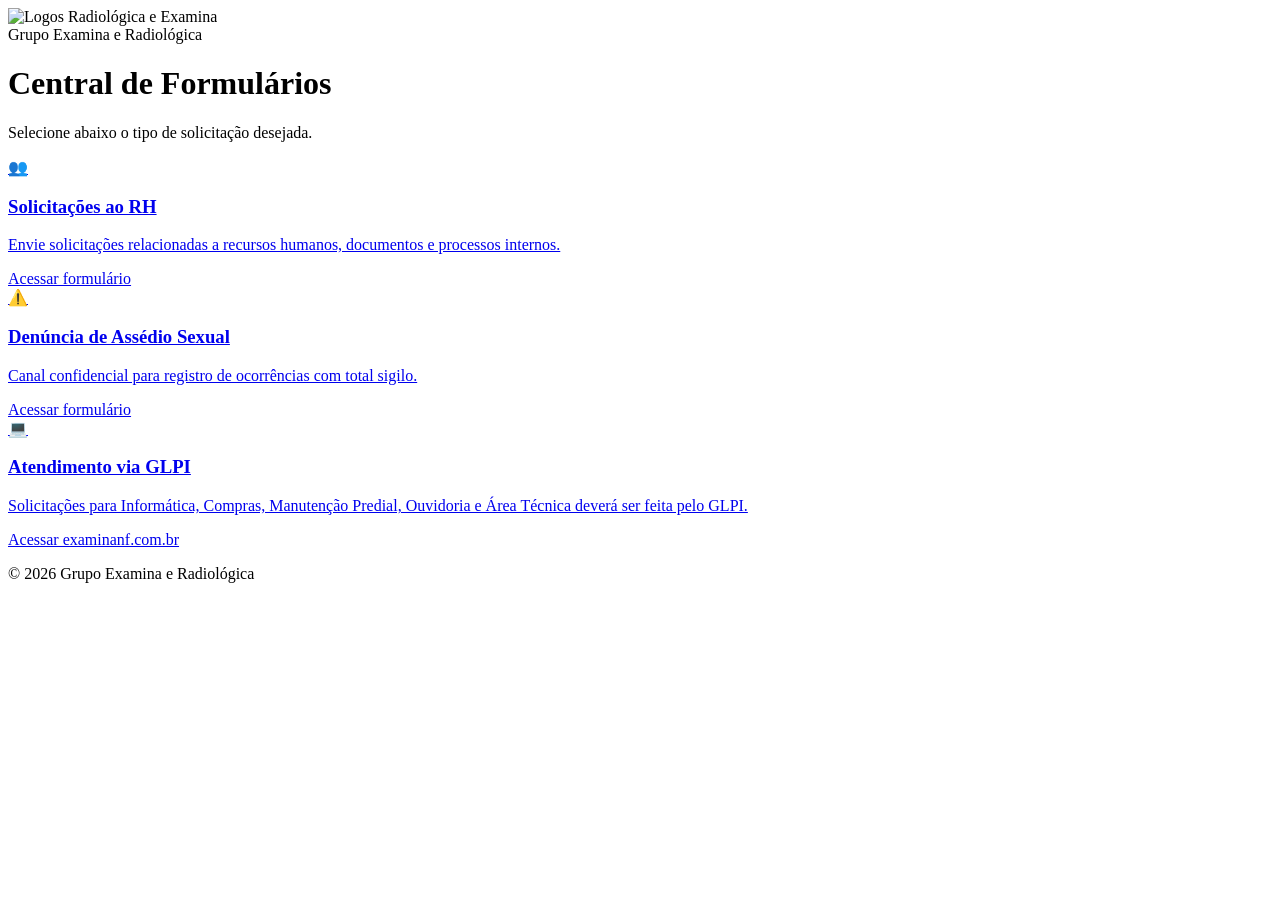
==== index.html @ 3e3f3dc7 "Add files via upload" ====
<!DOCTYPE html>
<html lang="pt-BR">
<head>
  <meta charset="UTF-8">
  <meta name="viewport" content="width=device-width, initial-scale=1.0">
  <title>Central de Formulários | Grupo Examina e Radiológica</title>
  <meta name="description" content="Central de formulários do Grupo Examina e Radiológica.">
  <link rel="stylesheet" href="/assets/style.css">
</head>
<body>
  <div class="page-shell">
    <header class="hero">
      <div class="hero__logo-wrap">
        <img
          src="/assets/logo-grupo.png"
          alt="Logos Radiológica e Examina"
          class="hero__logo"
        >
      </div>

      <div class="hero__content">
        <span class="hero__eyebrow">Grupo Examina e Radiológica</span>
        <h1>Central de Formulários</h1>
        <p>Selecione abaixo o tipo de solicitação desejada.</p>
      </div>
    </header>

    <main class="container">
      <section class="category" aria-labelledby="cat-formularios">
       <!--  <div class="category__header">
          pode ser usado futuramente
        </div> -->

        <div class="grid">
          <a
            href="/formularios/rh/index.html"
            class="card"
            aria-label="Abrir formulário de Solicitações ao RH"
          >
            <div class="card__icon" aria-hidden="true">👥</div>
            <div class="card__body">
              <h3>Solicitações ao RH</h3>
              <p>
                Envie solicitações relacionadas a recursos humanos, documentos e processos internos.
              </p>
              <span class="card__action">Acessar formulário</span>
            </div>
          </a>

          <a
            href="/formularios/etica/index.html"
            class="card card--danger"
            aria-label="Abrir formulário de Denúncia de Assédio Sexual"
          >
            <div class="card__icon" aria-hidden="true">⚠️</div>
            <div class="card__body">
              <h3>Denúncia de Assédio Sexual</h3>
              <p>
                Canal confidencial para registro de ocorrências com total sigilo.
              </p>
              <span class="card__action">Acessar formulário</span>
            </div>
          </a>

          <a
            href="https://examinanf.com.br"
            class="card"
            style="grid-column: 1 / -1;"
            target="_blank"
            rel="noopener noreferrer"
            aria-label="Acessar o GLPI no site examinanf.com.br"
          >
            <div class="card__icon" aria-hidden="true">💻</div>
            <div class="card__body">
              <h3>Atendimento via GLPI</h3>
              <p>
                Solicitações para Informática, Compras, Manutenção Predial, Ouvidoria e Área Técnica deverá ser feita pelo GLPI.
              </p>
              <span class="card__action">Acessar examinanf.com.br</span>
            </div>
          </a>
        </div>
      </section>
    </main>

    <footer class="footer">
      <p>© 2026 Grupo Examina e Radiológica</p>
    </footer>
  </div>

  <script src="/assets/app.js"></script>
</body>
</html>
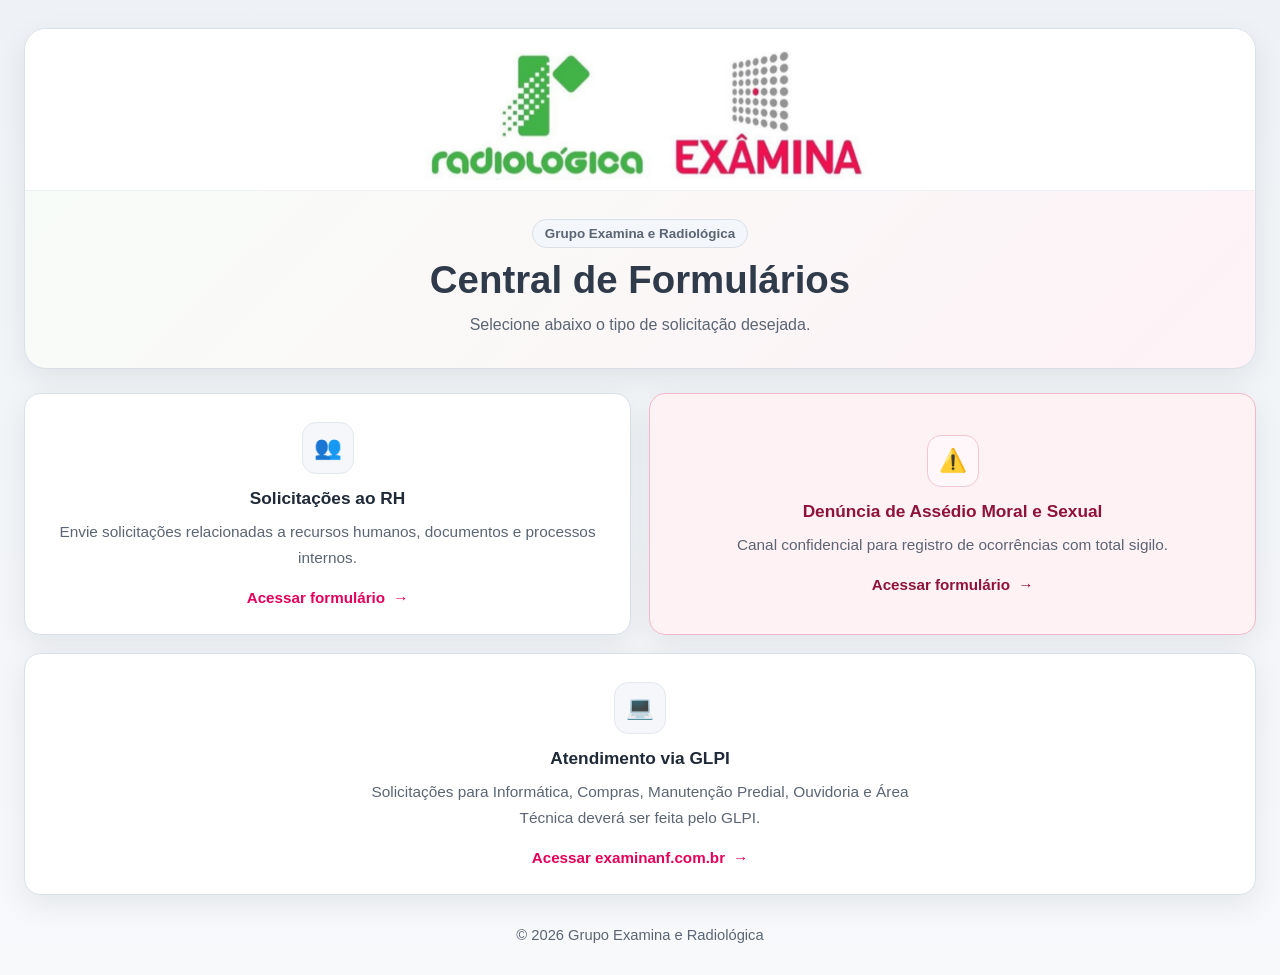
==== commit f611274f: "Update index.html" ====
--- a/index.html
+++ b/index.html
@@ -54,7 +54,7 @@
           >
             <div class="card__icon" aria-hidden="true">⚠️</div>
             <div class="card__body">
-              <h3>Denúncia de Assédio Sexual</h3>
+              <h3>Denúncia de Assédio Moral e Sexual</h3>
               <p>
                 Canal confidencial para registro de ocorrências com total sigilo.
               </p>
@@ -90,4 +90,4 @@
 
   <script src="/assets/app.js"></script>
 </body>
-</html>+</html>
--- a/assets/style.css
+++ b/assets/style.css
@@ -0,0 +1,310 @@
+:root {
+  --bg: #f3f5f8;
+  --surface: #ffffff;
+  --border: #d9e0e7;
+  --text: #1f2937;
+  --text-soft: #5b6573;
+
+  --shadow: 0 10px 30px rgba(15, 23, 42, 0.08);
+
+  --brand-neutral: #2f3a4a;
+  --accent: #e4005a;
+
+  --danger-bg: #fff2f5;
+  --danger-border: #f3b8c9;
+  --danger-text: #8f1239;
+}
+
+* {
+  margin: 0;
+  padding: 0;
+  box-sizing: border-box;
+}
+
+html {
+  font-size: 16px;
+}
+
+body {
+  font-family: Arial, Helvetica, sans-serif;
+  background: linear-gradient(180deg, #eef2f6 0%, #f7f9fb 100%);
+  color: var(--text);
+  min-height: 100vh;
+}
+
+img {
+  max-width: 100%;
+  display: block;
+}
+
+a {
+  color: inherit;
+  text-decoration: none;
+}
+
+.page-shell {
+  min-height: 100vh;
+}
+
+.container {
+  width: 100%;
+  max-width: 1280px;
+  margin: 0 auto;
+  padding: 0 24px;
+}
+
+/* HERO */
+.hero {
+  width: calc(100% - 48px);
+  max-width: 1280px;
+  margin: 28px auto 24px;
+  background: var(--surface);
+  border: 1px solid var(--border);
+  border-radius: 22px;
+  box-shadow: var(--shadow);
+  overflow: hidden;
+}
+
+.hero__logo-wrap {
+  background: #ffffff;
+  padding: 22px 22px 10px;
+  border-bottom: 1px solid #edf1f5;
+  display: flex;
+  justify-content: center;
+  align-items: center;
+}
+
+.hero__logo {
+  width: 100%;
+  max-width: 500px;
+  height: auto;
+}
+
+.hero__content {
+  padding: 28px 24px 30px;
+  text-align: center;
+  background: linear-gradient(135deg, rgba(66, 182, 73, 0.04) 0%, rgba(228, 0, 90, 0.05) 100%);
+}
+
+.hero__eyebrow {
+  display: inline-block;
+  margin-bottom: 10px;
+  padding: 6px 12px;
+  border-radius: 999px;
+  background: #f3f6fa;
+  border: 1px solid var(--border);
+  color: var(--text-soft);
+  font-size: 0.84rem;
+  font-weight: 700;
+}
+
+.hero__content h1 {
+  font-size: clamp(1.8rem, 3vw, 2.5rem);
+  line-height: 1.15;
+  color: var(--brand-neutral);
+  margin-bottom: 10px;
+}
+
+.hero__content p {
+  max-width: 680px;
+  margin: 0 auto;
+  font-size: 1rem;
+  line-height: 1.6;
+  color: var(--text-soft);
+}
+
+/* CATEGORY */
+.category {
+  margin-bottom: 32px;
+}
+
+.category__header {
+  margin-bottom: 16px;
+}
+
+.category__header h2 {
+  font-size: 1.35rem;
+  color: var(--brand-neutral);
+  margin-bottom: 6px;
+}
+
+.category__header p {
+  color: var(--text-soft);
+  line-height: 1.55;
+}
+
+/* GRID */
+.grid {
+  display: grid;
+  grid-template-columns: repeat(2, minmax(0, 1fr));
+  gap: 18px;
+}
+
+/* CARD */
+.card {
+  width: 100%;
+  min-width: 0;
+  display: flex;
+  flex-direction: column;
+  align-items: center;
+  justify-content: center;
+  text-align: center;
+  gap: 14px;
+  background: var(--surface);
+  border: 1px solid var(--border);
+  border-radius: 16px;
+  padding: 28px 24px;
+  box-shadow: var(--shadow);
+  transition: transform 0.2s ease, box-shadow 0.2s ease, border-color 0.2s ease;
+}
+
+.card:hover {
+  transform: translateY(-3px);
+  box-shadow: 0 16px 36px rgba(15, 23, 42, 0.11);
+  border-color: #c7d2de;
+}
+
+.card__icon {
+  width: 52px;
+  height: 52px;
+  flex: 0 0 52px;
+  display: flex;
+  align-items: center;
+  justify-content: center;
+  border-radius: 14px;
+  background: #f5f7fa;
+  border: 1px solid #e4e9ef;
+  font-size: 1.4rem;
+  margin: 0 auto;
+}
+
+.card__body {
+  width: 100%;
+  display: flex;
+  flex-direction: column;
+  align-items: center;
+  text-align: center;
+}
+
+.card__body h3 {
+  font-size: 1.08rem;
+  margin-bottom: 10px;
+  color: var(--text);
+}
+
+.card__body p {
+  color: var(--text-soft);
+  font-size: 0.96rem;
+  line-height: 1.7;
+  margin-bottom: 18px;
+  max-width: 580px;
+}
+
+.card__action {
+  display: inline-flex;
+  align-items: center;
+  justify-content: center;
+  gap: 8px;
+  color: var(--accent);
+  font-weight: 700;
+  font-size: 0.95rem;
+}
+
+.card__action::after {
+  content: "→";
+  transition: transform 0.2s ease;
+}
+
+.card:hover .card__action::after {
+  transform: translateX(3px);
+}
+
+/* DANGER CARD */
+.card--danger {
+  background: var(--danger-bg);
+  border-color: var(--danger-border);
+}
+
+.card--danger .card__icon {
+  background: #fff7f9;
+  border-color: #f2c7d3;
+}
+
+.card--danger .card__body h3 {
+  color: var(--danger-text);
+}
+
+.card--danger .card__action {
+  color: var(--danger-text);
+}
+
+/* FOOTER */
+.footer {
+  width: 100%;
+  max-width: 1280px;
+  margin: 20px auto 32px;
+  padding: 0 24px;
+  text-align: center;
+  color: var(--text-soft);
+  font-size: 0.92rem;
+}
+
+/* TABLET */
+@media (max-width: 900px) {
+  .grid {
+    grid-template-columns: 1fr;
+  }
+}
+
+/* MOBILE */
+@media (max-width: 640px) {
+  .container {
+    padding: 0 16px;
+  }
+
+  .hero {
+    width: calc(100% - 32px);
+    margin-top: 16px;
+    border-radius: 18px;
+  }
+
+  .hero__logo-wrap {
+    padding: 18px 16px 8px;
+  }
+
+  .hero__content {
+    padding: 22px 16px 24px;
+  }
+
+  .category {
+    margin-bottom: 24px;
+  }
+
+  .card {
+    padding: 22px 18px;
+    border-radius: 14px;
+  }
+
+  .card__icon {
+    width: 46px;
+    height: 46px;
+    flex: 0 0 46px;
+    font-size: 1.2rem;
+  }
+
+  .category__header h2 {
+    font-size: 1.2rem;
+  }
+
+  .card__body h3 {
+    font-size: 1rem;
+  }
+
+  .card__body p {
+    font-size: 0.93rem;
+  }
+
+  .footer {
+    padding: 0 16px;
+  }
+}
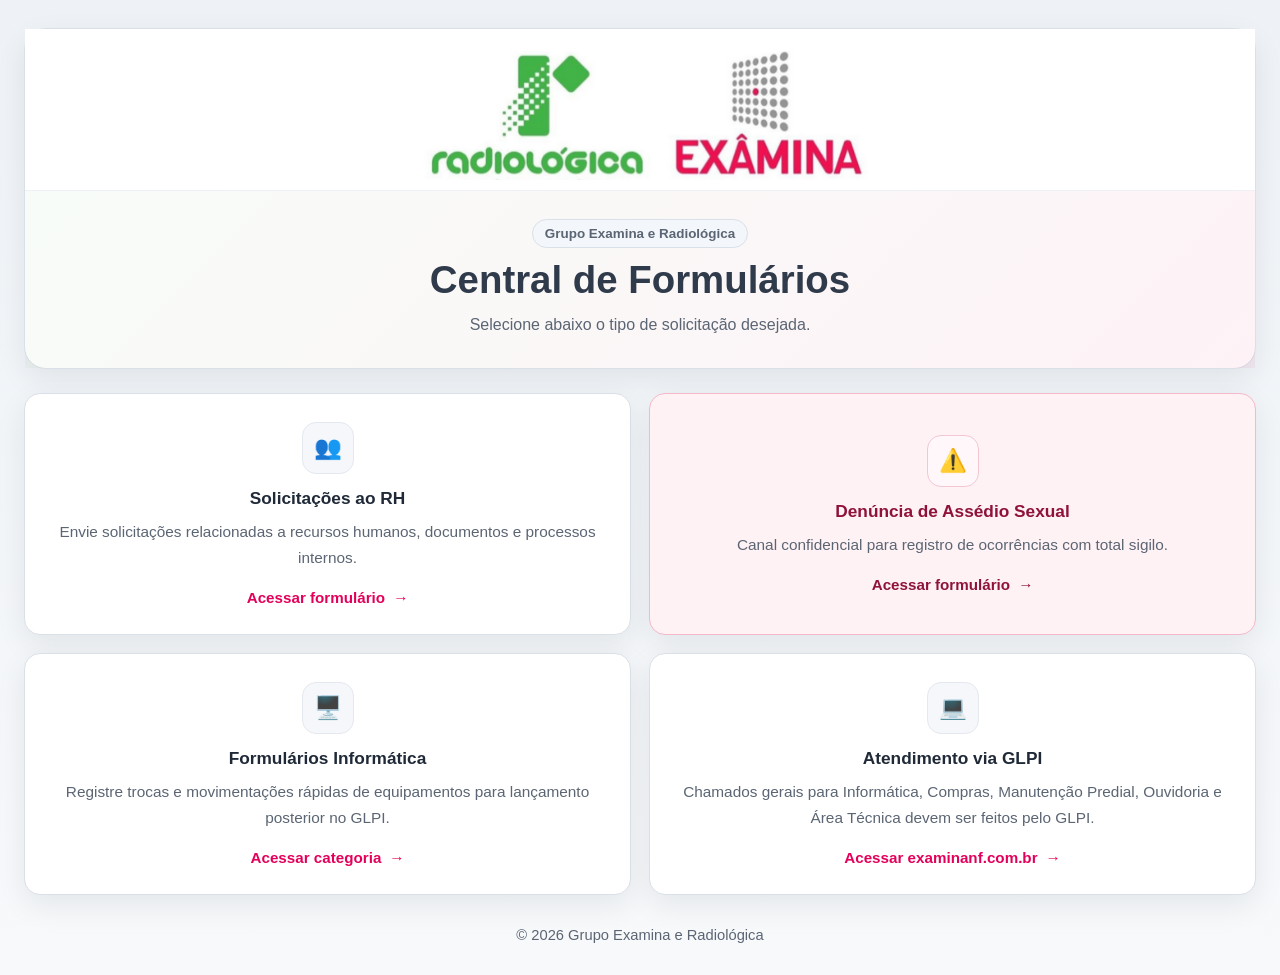
==== commit 9f2758a9: "Add files via upload" ====
--- a/index.html
+++ b/index.html
@@ -1,93 +1,103 @@
-<!DOCTYPE html>
-<html lang="pt-BR">
-<head>
-  <meta charset="UTF-8">
-  <meta name="viewport" content="width=device-width, initial-scale=1.0">
-  <title>Central de Formulários | Grupo Examina e Radiológica</title>
-  <meta name="description" content="Central de formulários do Grupo Examina e Radiológica.">
-  <link rel="stylesheet" href="/assets/style.css">
-</head>
-<body>
-  <div class="page-shell">
-    <header class="hero">
-      <div class="hero__logo-wrap">
-        <img
-          src="/assets/logo-grupo.png"
-          alt="Logos Radiológica e Examina"
-          class="hero__logo"
-        >
-      </div>
-
-      <div class="hero__content">
-        <span class="hero__eyebrow">Grupo Examina e Radiológica</span>
-        <h1>Central de Formulários</h1>
-        <p>Selecione abaixo o tipo de solicitação desejada.</p>
-      </div>
-    </header>
-
-    <main class="container">
-      <section class="category" aria-labelledby="cat-formularios">
-       <!--  <div class="category__header">
-          pode ser usado futuramente
-        </div> -->
-
-        <div class="grid">
-          <a
-            href="/formularios/rh/index.html"
-            class="card"
-            aria-label="Abrir formulário de Solicitações ao RH"
-          >
-            <div class="card__icon" aria-hidden="true">👥</div>
-            <div class="card__body">
-              <h3>Solicitações ao RH</h3>
-              <p>
-                Envie solicitações relacionadas a recursos humanos, documentos e processos internos.
-              </p>
-              <span class="card__action">Acessar formulário</span>
-            </div>
-          </a>
-
-          <a
-            href="/formularios/etica/index.html"
-            class="card card--danger"
-            aria-label="Abrir formulário de Denúncia de Assédio Sexual"
-          >
-            <div class="card__icon" aria-hidden="true">⚠️</div>
-            <div class="card__body">
-              <h3>Denúncia de Assédio Moral e Sexual</h3>
-              <p>
-                Canal confidencial para registro de ocorrências com total sigilo.
-              </p>
-              <span class="card__action">Acessar formulário</span>
-            </div>
-          </a>
-
-          <a
-            href="https://examinanf.com.br"
-            class="card"
-            style="grid-column: 1 / -1;"
-            target="_blank"
-            rel="noopener noreferrer"
-            aria-label="Acessar o GLPI no site examinanf.com.br"
-          >
-            <div class="card__icon" aria-hidden="true">💻</div>
-            <div class="card__body">
-              <h3>Atendimento via GLPI</h3>
-              <p>
-                Solicitações para Informática, Compras, Manutenção Predial, Ouvidoria e Área Técnica deverá ser feita pelo GLPI.
-              </p>
-              <span class="card__action">Acessar examinanf.com.br</span>
-            </div>
-          </a>
-        </div>
-      </section>
-    </main>
-
-    <footer class="footer">
-      <p>© 2026 Grupo Examina e Radiológica</p>
-    </footer>
-  </div>
-
-  <script src="/assets/app.js"></script>
-</body>
-</html>
+<!DOCTYPE html>
+<html lang="pt-BR">
+<head>
+  <meta charset="UTF-8">
+  <meta name="viewport" content="width=device-width, initial-scale=1.0">
+  <title>Central de Formulários | Grupo Examina e Radiológica</title>
+  <meta name="description" content="Central de formulários do Grupo Examina e Radiológica.">
+  <link rel="stylesheet" href="/assets/style.css">
+</head>
+<body>
+  <div class="page-shell">
+    <header class="hero">
+      <div class="hero__logo-wrap">
+        <img
+          src="/assets/logo-grupo.png"
+          alt="Logos Radiológica e Examina"
+          class="hero__logo"
+        >
+      </div>
+
+      <div class="hero__content">
+        <span class="hero__eyebrow">Grupo Examina e Radiológica</span>
+        <h1>Central de Formulários</h1>
+        <p>Selecione abaixo o tipo de solicitação desejada.</p>
+      </div>
+    </header>
+
+    <main class="container">
+      <section class="category" aria-labelledby="cat-formularios">
+        <div class="grid">
+          <a
+            href="/formularios/rh/index.html"
+            class="card"
+            aria-label="Abrir formulário de Solicitações ao RH"
+          >
+            <div class="card__icon" aria-hidden="true">👥</div>
+            <div class="card__body">
+              <h3>Solicitações ao RH</h3>
+              <p>
+                Envie solicitações relacionadas a recursos humanos, documentos e processos internos.
+              </p>
+              <span class="card__action">Acessar formulário</span>
+            </div>
+          </a>
+
+          <a
+            href="/formularios/etica/index.html"
+            class="card card--danger"
+            aria-label="Abrir formulário de Denúncia de Assédio Sexual"
+          >
+            <div class="card__icon" aria-hidden="true">⚠️</div>
+            <div class="card__body">
+              <h3>Denúncia de Assédio Sexual</h3>
+              <p>
+                Canal confidencial para registro de ocorrências com total sigilo.
+              </p>
+              <span class="card__action">Acessar formulário</span>
+            </div>
+          </a>
+
+          <a
+            href="/formularios/informatica/index.html"
+            class="card"
+            aria-label="Abrir central de formulários de informática"
+          >
+            <div class="card__icon" aria-hidden="true">🖥️</div>
+            <div class="card__body">
+              <h3>Formulários Informática</h3>
+              <p>
+                Registre trocas e movimentações rápidas de equipamentos para lançamento posterior no GLPI.
+              </p>
+              <span class="card__action">Acessar categoria</span>
+            </div>
+          </a>
+
+          <a
+            href="https://examinanf.com.br"
+            class="card"
+            aria-label="Acessar o GLPI no site examinanf.com.br"
+            target="_blank"
+            rel="noopener noreferrer"
+          >
+            <div class="card__icon" aria-hidden="true">💻</div>
+            <div class="card__body">
+              <h3>Atendimento via GLPI</h3>
+              <p>
+                Chamados gerais para Informática, Compras, Manutenção Predial, Ouvidoria e Área Técnica devem ser feitos pelo GLPI.
+              </p>
+              <span class="card__action">Acessar examinanf.com.br</span>
+            </div>
+          </a>
+        </div>
+      </section>
+    </main>
+
+    <footer class="footer">
+      <p>© 2026 Grupo Examina e Radiológica</p>
+    </footer>
+  </div>
+
+  <script src="/assets/app.js"></script>
+</body>
+</html>
--- a/assets/style.css
+++ b/assets/style.css
@@ -1,310 +1,567 @@
-:root {
-  --bg: #f3f5f8;
-  --surface: #ffffff;
-  --border: #d9e0e7;
-  --text: #1f2937;
-  --text-soft: #5b6573;
-
-  --shadow: 0 10px 30px rgba(15, 23, 42, 0.08);
-
-  --brand-neutral: #2f3a4a;
-  --accent: #e4005a;
-
-  --danger-bg: #fff2f5;
-  --danger-border: #f3b8c9;
-  --danger-text: #8f1239;
-}
-
-* {
-  margin: 0;
-  padding: 0;
-  box-sizing: border-box;
-}
-
-html {
-  font-size: 16px;
-}
-
-body {
-  font-family: Arial, Helvetica, sans-serif;
-  background: linear-gradient(180deg, #eef2f6 0%, #f7f9fb 100%);
-  color: var(--text);
-  min-height: 100vh;
-}
-
-img {
-  max-width: 100%;
-  display: block;
-}
-
-a {
-  color: inherit;
-  text-decoration: none;
-}
-
-.page-shell {
-  min-height: 100vh;
-}
-
-.container {
-  width: 100%;
-  max-width: 1280px;
-  margin: 0 auto;
-  padding: 0 24px;
-}
-
-/* HERO */
-.hero {
-  width: calc(100% - 48px);
-  max-width: 1280px;
-  margin: 28px auto 24px;
-  background: var(--surface);
-  border: 1px solid var(--border);
-  border-radius: 22px;
-  box-shadow: var(--shadow);
-  overflow: hidden;
-}
-
-.hero__logo-wrap {
-  background: #ffffff;
-  padding: 22px 22px 10px;
-  border-bottom: 1px solid #edf1f5;
-  display: flex;
-  justify-content: center;
-  align-items: center;
-}
-
-.hero__logo {
-  width: 100%;
-  max-width: 500px;
-  height: auto;
-}
-
-.hero__content {
-  padding: 28px 24px 30px;
-  text-align: center;
-  background: linear-gradient(135deg, rgba(66, 182, 73, 0.04) 0%, rgba(228, 0, 90, 0.05) 100%);
-}
-
-.hero__eyebrow {
-  display: inline-block;
-  margin-bottom: 10px;
-  padding: 6px 12px;
-  border-radius: 999px;
-  background: #f3f6fa;
-  border: 1px solid var(--border);
-  color: var(--text-soft);
-  font-size: 0.84rem;
-  font-weight: 700;
-}
-
-.hero__content h1 {
-  font-size: clamp(1.8rem, 3vw, 2.5rem);
-  line-height: 1.15;
-  color: var(--brand-neutral);
-  margin-bottom: 10px;
-}
-
-.hero__content p {
-  max-width: 680px;
-  margin: 0 auto;
-  font-size: 1rem;
-  line-height: 1.6;
-  color: var(--text-soft);
-}
-
-/* CATEGORY */
-.category {
-  margin-bottom: 32px;
-}
-
-.category__header {
-  margin-bottom: 16px;
-}
-
-.category__header h2 {
-  font-size: 1.35rem;
-  color: var(--brand-neutral);
-  margin-bottom: 6px;
-}
-
-.category__header p {
-  color: var(--text-soft);
-  line-height: 1.55;
-}
-
-/* GRID */
-.grid {
-  display: grid;
-  grid-template-columns: repeat(2, minmax(0, 1fr));
-  gap: 18px;
-}
-
-/* CARD */
-.card {
-  width: 100%;
-  min-width: 0;
-  display: flex;
-  flex-direction: column;
-  align-items: center;
-  justify-content: center;
-  text-align: center;
-  gap: 14px;
-  background: var(--surface);
-  border: 1px solid var(--border);
-  border-radius: 16px;
-  padding: 28px 24px;
-  box-shadow: var(--shadow);
-  transition: transform 0.2s ease, box-shadow 0.2s ease, border-color 0.2s ease;
-}
-
-.card:hover {
-  transform: translateY(-3px);
-  box-shadow: 0 16px 36px rgba(15, 23, 42, 0.11);
-  border-color: #c7d2de;
-}
-
-.card__icon {
-  width: 52px;
-  height: 52px;
-  flex: 0 0 52px;
-  display: flex;
-  align-items: center;
-  justify-content: center;
-  border-radius: 14px;
-  background: #f5f7fa;
-  border: 1px solid #e4e9ef;
-  font-size: 1.4rem;
-  margin: 0 auto;
-}
-
-.card__body {
-  width: 100%;
-  display: flex;
-  flex-direction: column;
-  align-items: center;
-  text-align: center;
-}
-
-.card__body h3 {
-  font-size: 1.08rem;
-  margin-bottom: 10px;
-  color: var(--text);
-}
-
-.card__body p {
-  color: var(--text-soft);
-  font-size: 0.96rem;
-  line-height: 1.7;
-  margin-bottom: 18px;
-  max-width: 580px;
-}
-
-.card__action {
-  display: inline-flex;
-  align-items: center;
-  justify-content: center;
-  gap: 8px;
-  color: var(--accent);
-  font-weight: 700;
-  font-size: 0.95rem;
-}
-
-.card__action::after {
-  content: "→";
-  transition: transform 0.2s ease;
-}
-
-.card:hover .card__action::after {
-  transform: translateX(3px);
-}
-
-/* DANGER CARD */
-.card--danger {
-  background: var(--danger-bg);
-  border-color: var(--danger-border);
-}
-
-.card--danger .card__icon {
-  background: #fff7f9;
-  border-color: #f2c7d3;
-}
-
-.card--danger .card__body h3 {
-  color: var(--danger-text);
-}
-
-.card--danger .card__action {
-  color: var(--danger-text);
-}
-
-/* FOOTER */
-.footer {
-  width: 100%;
-  max-width: 1280px;
-  margin: 20px auto 32px;
-  padding: 0 24px;
-  text-align: center;
-  color: var(--text-soft);
-  font-size: 0.92rem;
-}
-
-/* TABLET */
-@media (max-width: 900px) {
-  .grid {
-    grid-template-columns: 1fr;
-  }
-}
-
-/* MOBILE */
-@media (max-width: 640px) {
-  .container {
-    padding: 0 16px;
-  }
-
-  .hero {
-    width: calc(100% - 32px);
-    margin-top: 16px;
-    border-radius: 18px;
-  }
-
-  .hero__logo-wrap {
-    padding: 18px 16px 8px;
-  }
-
-  .hero__content {
-    padding: 22px 16px 24px;
-  }
-
-  .category {
-    margin-bottom: 24px;
-  }
-
-  .card {
-    padding: 22px 18px;
-    border-radius: 14px;
-  }
-
-  .card__icon {
-    width: 46px;
-    height: 46px;
-    flex: 0 0 46px;
-    font-size: 1.2rem;
-  }
-
-  .category__header h2 {
-    font-size: 1.2rem;
-  }
-
-  .card__body h3 {
-    font-size: 1rem;
-  }
-
-  .card__body p {
-    font-size: 0.93rem;
-  }
-
-  .footer {
-    padding: 0 16px;
-  }
+:root {
+  --bg: #f3f5f8;
+  --surface: #ffffff;
+  --border: #d9e0e7;
+  --text: #1f2937;
+  --text-soft: #5b6573;
+
+  --shadow: 0 10px 30px rgba(15, 23, 42, 0.08);
+
+  --brand-neutral: #2f3a4a;
+  --accent: #e4005a;
+
+  --danger-bg: #fff2f5;
+  --danger-border: #f3b8c9;
+  --danger-text: #8f1239;
+}
+
+* {
+  margin: 0;
+  padding: 0;
+  box-sizing: border-box;
+}
+
+html {
+  font-size: 16px;
+}
+
+body {
+  font-family: Arial, Helvetica, sans-serif;
+  background: linear-gradient(180deg, #eef2f6 0%, #f7f9fb 100%);
+  color: var(--text);
+  min-height: 100vh;
+}
+
+img {
+  max-width: 100%;
+  display: block;
+}
+
+a {
+  color: inherit;
+  text-decoration: none;
+}
+
+.page-shell {
+  min-height: 100vh;
+}
+
+.container {
+  width: 100%;
+  max-width: 1280px;
+  margin: 0 auto;
+  padding: 0 24px;
+}
+
+/* HERO */
+.hero {
+  width: calc(100% - 48px);
+  max-width: 1280px;
+  margin: 28px auto 24px;
+  background: var(--surface);
+  border: 1px solid var(--border);
+  border-radius: 22px;
+  box-shadow: var(--shadow);
+  overflow: visible;
+}
+
+.hero__logo-wrap {
+  background: #ffffff;
+  padding: 22px 22px 10px;
+  border-bottom: 1px solid #edf1f5;
+  display: flex;
+  justify-content: center;
+  align-items: center;
+}
+
+.hero__logo {
+  width: 100%;
+  max-width: 500px;
+  height: auto;
+}
+
+.hero__content {
+  padding: 28px 24px 30px;
+  text-align: center;
+  background: linear-gradient(135deg, rgba(66, 182, 73, 0.04) 0%, rgba(228, 0, 90, 0.05) 100%);
+}
+
+.hero__eyebrow {
+  display: inline-block;
+  margin-bottom: 10px;
+  padding: 6px 12px;
+  border-radius: 999px;
+  background: #f3f6fa;
+  border: 1px solid var(--border);
+  color: var(--text-soft);
+  font-size: 0.84rem;
+  font-weight: 700;
+}
+
+.hero__content h1 {
+  font-size: clamp(1.8rem, 3vw, 2.5rem);
+  line-height: 1.15;
+  color: var(--brand-neutral);
+  margin-bottom: 10px;
+}
+
+.hero__content p {
+  max-width: 680px;
+  margin: 0 auto;
+  font-size: 1rem;
+  line-height: 1.6;
+  color: var(--text-soft);
+}
+
+/* CATEGORY */
+.category {
+  margin-bottom: 32px;
+}
+
+.category__header {
+  margin-bottom: 16px;
+}
+
+.category__header h2 {
+  font-size: 1.35rem;
+  color: var(--brand-neutral);
+  margin-bottom: 6px;
+}
+
+.category__header p {
+  color: var(--text-soft);
+  line-height: 1.55;
+}
+
+/* GRID */
+.grid {
+  display: grid;
+  grid-template-columns: repeat(2, minmax(0, 1fr));
+  gap: 18px;
+}
+
+/* CARD */
+.card {
+  width: 100%;
+  min-width: 0;
+  display: flex;
+  flex-direction: column;
+  align-items: center;
+  justify-content: center;
+  text-align: center;
+  gap: 14px;
+  background: var(--surface);
+  border: 1px solid var(--border);
+  border-radius: 16px;
+  padding: 28px 24px;
+  box-shadow: var(--shadow);
+  transition: transform 0.2s ease, box-shadow 0.2s ease, border-color 0.2s ease;
+}
+
+.card:hover {
+  transform: translateY(-3px);
+  box-shadow: 0 16px 36px rgba(15, 23, 42, 0.11);
+  border-color: #c7d2de;
+}
+
+.card__icon {
+  width: 52px;
+  height: 52px;
+  flex: 0 0 52px;
+  display: flex;
+  align-items: center;
+  justify-content: center;
+  border-radius: 14px;
+  background: #f5f7fa;
+  border: 1px solid #e4e9ef;
+  font-size: 1.4rem;
+  margin: 0 auto;
+}
+
+.card__body {
+  width: 100%;
+  display: flex;
+  flex-direction: column;
+  align-items: center;
+  text-align: center;
+}
+
+.card__body h3 {
+  font-size: 1.08rem;
+  margin-bottom: 10px;
+  color: var(--text);
+}
+
+.card__body p {
+  color: var(--text-soft);
+  font-size: 0.96rem;
+  line-height: 1.7;
+  margin-bottom: 18px;
+  max-width: 580px;
+}
+
+.card__action {
+  display: inline-flex;
+  align-items: center;
+  justify-content: center;
+  gap: 8px;
+  color: var(--accent);
+  font-weight: 700;
+  font-size: 0.95rem;
+}
+
+.card__action::after {
+  content: "→";
+  transition: transform 0.2s ease;
+}
+
+.card:hover .card__action::after {
+  transform: translateX(3px);
+}
+
+/* DANGER CARD */
+.card--danger {
+  background: var(--danger-bg);
+  border-color: var(--danger-border);
+}
+
+.card--danger .card__icon {
+  background: #fff7f9;
+  border-color: #f2c7d3;
+}
+
+.card--danger .card__body h3 {
+  color: var(--danger-text);
+}
+
+.card--danger .card__action {
+  color: var(--danger-text);
+}
+
+/* FOOTER */
+.footer {
+  width: 100%;
+  max-width: 1280px;
+  margin: 20px auto 32px;
+  padding: 0 24px;
+  text-align: center;
+  color: var(--text-soft);
+  font-size: 0.92rem;
+}
+
+/* TABLET */
+@media (max-width: 900px) {
+  .grid {
+    grid-template-columns: 1fr;
+  }
+}
+
+/* MOBILE */
+@media (max-width: 640px) {
+  .container {
+    padding: 0 16px;
+  }
+
+  .hero {
+    width: calc(100% - 32px);
+    margin-top: 16px;
+    border-radius: 18px;
+  }
+
+  .hero__logo-wrap {
+    padding: 18px 16px 8px;
+  }
+
+  .hero__content {
+    padding: 22px 16px 24px;
+  }
+
+  .category {
+    margin-bottom: 24px;
+  }
+
+  .card {
+    padding: 22px 18px;
+    border-radius: 14px;
+  }
+
+  .card__icon {
+    width: 46px;
+    height: 46px;
+    flex: 0 0 46px;
+    font-size: 1.2rem;
+  }
+
+  .category__header h2 {
+    font-size: 1.2rem;
+  }
+
+  .card__body h3 {
+    font-size: 1rem;
+  }
+
+  .card__body p {
+    font-size: 0.93rem;
+  }
+
+  .footer {
+    padding: 0 16px;
+  }
+}
+
+.page-actions {
+  display: flex;
+  justify-content: center;
+  gap: 12px;
+  flex-wrap: wrap;
+  margin-top: 18px;
+}
+
+.btn-link {
+  display: inline-flex;
+  align-items: center;
+  justify-content: center;
+  min-height: 44px;
+  padding: 12px 18px;
+  border-radius: 12px;
+  border: 1px solid var(--border);
+  background: var(--surface);
+  color: var(--brand-neutral);
+  font-weight: 700;
+  box-shadow: var(--shadow);
+  transition: transform 0.2s ease, box-shadow 0.2s ease, border-color 0.2s ease;
+}
+
+.btn-link:hover {
+  transform: translateY(-2px);
+  border-color: #c7d2de;
+  box-shadow: 0 16px 36px rgba(15, 23, 42, 0.11);
+}
+
+
+.page-actions {
+  margin-top: 18px;
+  display: flex;
+  gap: 12px;
+  justify-content: center;
+  flex-wrap: wrap;
+}
+
+.btn-link,
+.btn-outline,
+.btn-logout {
+  display: inline-flex;
+  align-items: center;
+  justify-content: center;
+  gap: 8px;
+  min-height: 44px;
+  padding: 0 16px;
+  border-radius: 12px;
+  border: 1px solid var(--border);
+  background: #fff;
+  color: var(--brand-neutral);
+  font-weight: 700;
+}
+
+.btn-logout {
+  cursor: pointer;
+}
+
+.auth-panel,
+.login-shell {
+  width: 100%;
+  max-width: 760px;
+  margin: 0 auto 28px;
+}
+
+.auth-card,
+.login-card {
+  background: var(--surface);
+  border: 1px solid var(--border);
+  border-radius: 18px;
+  box-shadow: var(--shadow);
+  padding: 28px 24px;
+}
+
+.auth-card__header,
+.login-card__header {
+  margin-bottom: 18px;
+}
+
+.auth-card__header h2,
+.login-card__header h2 {
+  color: var(--brand-neutral);
+  margin-bottom: 8px;
+}
+
+.auth-user {
+  display: flex;
+  justify-content: space-between;
+  align-items: center;
+  gap: 16px;
+  padding: 14px 16px;
+  border: 1px solid var(--border);
+  border-radius: 14px;
+  background: #f8fafc;
+  flex-wrap: wrap;
+}
+
+.auth-user__email {
+  font-weight: 700;
+}
+
+.login-form,
+.form-grid {
+  display: grid;
+  gap: 18px;
+}
+
+.field {
+  display: flex;
+  flex-direction: column;
+  gap: 8px;
+}
+
+.field label {
+  font-weight: 700;
+  color: var(--brand-neutral);
+}
+
+.field input,
+.field select,
+.field textarea {
+  width: 100%;
+  border: 1px solid #cfd7e3;
+  border-radius: 14px;
+  padding: 14px 14px;
+  font-size: 1rem;
+  color: var(--text);
+  background: #fff;
+}
+
+.field textarea {
+  resize: vertical;
+  min-height: 120px;
+}
+
+.form-message {
+  margin-top: 14px;
+  font-weight: 700;
+}
+
+.form-message--success {
+  color: #166534;
+}
+
+.form-message--error {
+  color: #b91c1c;
+}
+
+.protected-content[hidden] {
+  display: none !important;
+}
+
+.loading-box {
+  max-width: 760px;
+  margin: 0 auto 24px;
+  background: var(--surface);
+  border: 1px solid var(--border);
+  border-radius: 18px;
+  box-shadow: var(--shadow);
+  padding: 24px;
+  text-align: center;
+  color: var(--text-soft);
+}
+
+
+.user-menu {
+  position: relative;
+  display: inline-flex;
+  align-items: center;
+}
+
+.user-menu__trigger {
+  cursor: pointer;
+}
+
+.user-menu__dropdown {
+  position: absolute;
+  top: calc(100% + 8px);
+  right: 0;
+  min-width: 140px;
+  background: #fff;
+  border: 1px solid var(--border);
+  border-radius: 12px;
+  box-shadow: 0 10px 24px rgba(15, 23, 42, 0.12);
+  padding: 8px;
+  z-index: 50;
+}
+
+.user-menu__logout {
+  width: 100%;
+  border: 0;
+  background: transparent;
+  text-align: left;
+  padding: 10px 12px;
+  border-radius: 8px;
+  cursor: pointer;
+  font: inherit;
+  color: var(--brand-neutral);
+}
+
+.user-menu__logout:hover {
+  background: #f3f6fb;
+}
+
+@media (max-width: 640px) {
+  .user-menu,
+  .user-menu__trigger {
+    width: 100%;
+  }
+
+  .user-menu__dropdown {
+    left: 0;
+    right: auto;
+    width: 100%;
+  }
+}
+
+.btn-submit {
+  display: inline-flex;
+  align-items: center;
+  justify-content: center;
+  min-height: 48px;
+  padding: 0 20px;
+  border: 0;
+  border-radius: 14px;
+  background: #39b54a;
+  color: #fff;
+  font: inherit;
+  font-weight: 700;
+  cursor: pointer;
+  text-decoration: none;
+  transition: filter 0.2s ease, transform 0.2s ease;
+}
+
+.btn-submit:hover {
+  filter: brightness(0.96);
+}
+
+.btn-submit:active {
+  transform: translateY(1px);
+}
+
+.form-extra {
+  margin-top: 10px;
+  text-align: right;
+}
+
+.form-extra a {
+  font-size: 14px;
+  color: #243b63;
+  text-decoration: none;
+}
+
+.form-extra a:hover {
+  text-decoration: underline;
 }
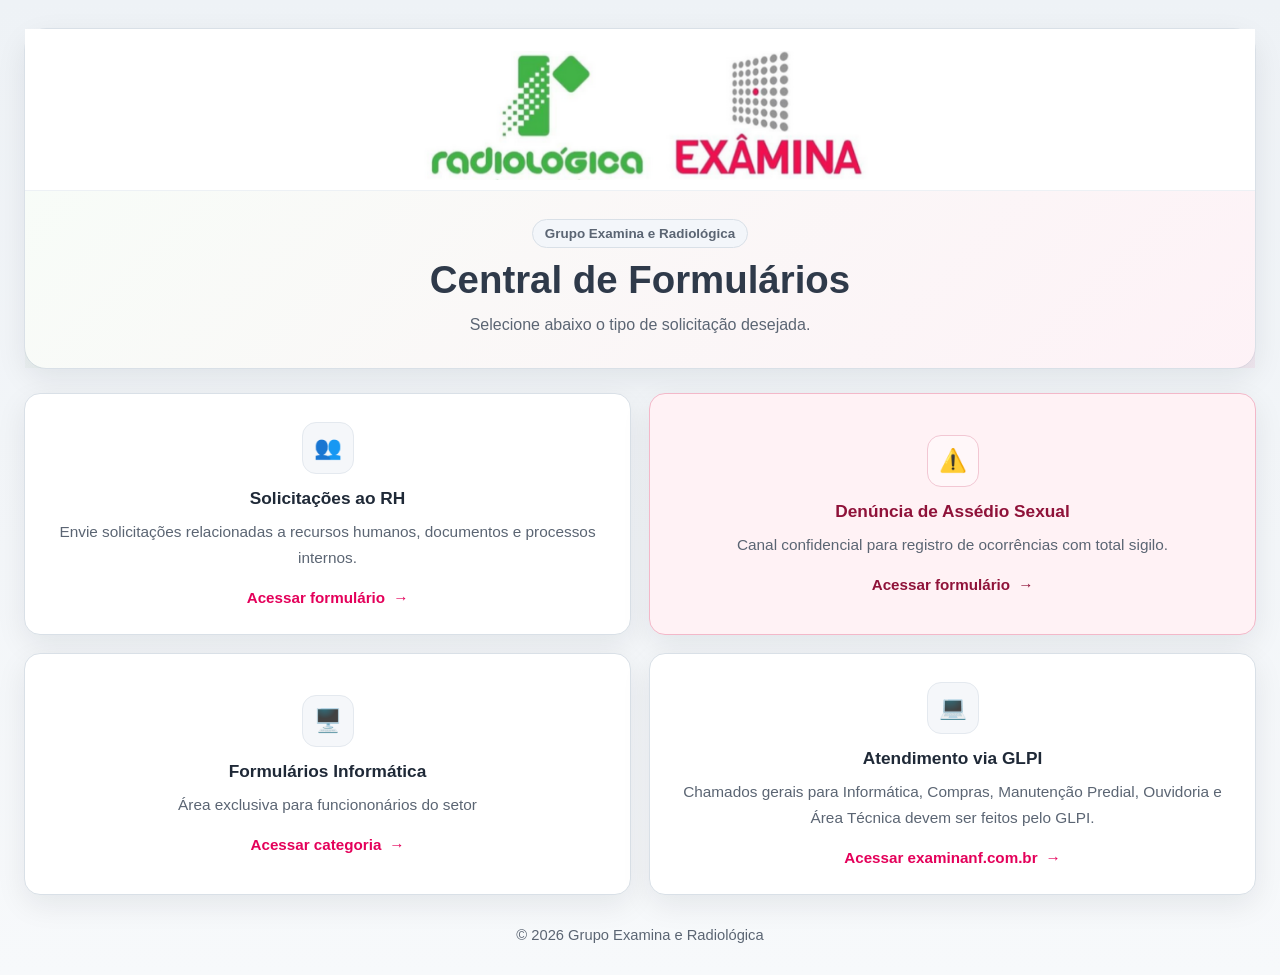
==== commit 50c59a36: "Update index.html" ====
--- a/index.html
+++ b/index.html
@@ -67,7 +67,7 @@
             <div class="card__body">
               <h3>Formulários Informática</h3>
               <p>
-                Registre trocas e movimentações rápidas de equipamentos para lançamento posterior no GLPI.
+                Área exclusiva para funciononários do setor
               </p>
               <span class="card__action">Acessar categoria</span>
             </div>
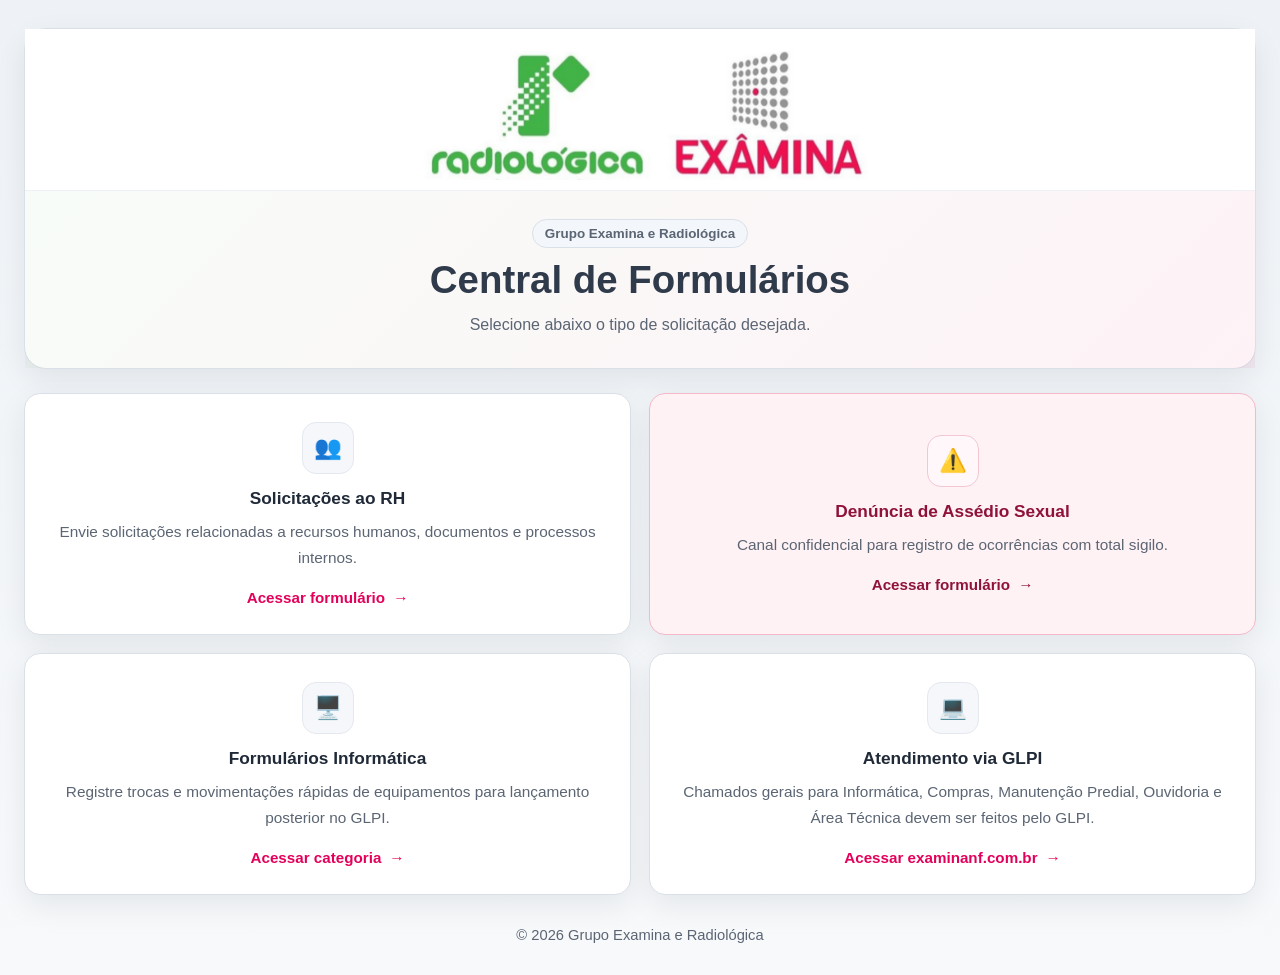
==== commit 1d761014: "Add files via upload" ====
--- a/index.html
+++ b/index.html
@@ -67,7 +67,7 @@
             <div class="card__body">
               <h3>Formulários Informática</h3>
               <p>
-                Área exclusiva para funciononários do setor
+                Registre trocas e movimentações rápidas de equipamentos para lançamento posterior no GLPI.
               </p>
               <span class="card__action">Acessar categoria</span>
             </div>
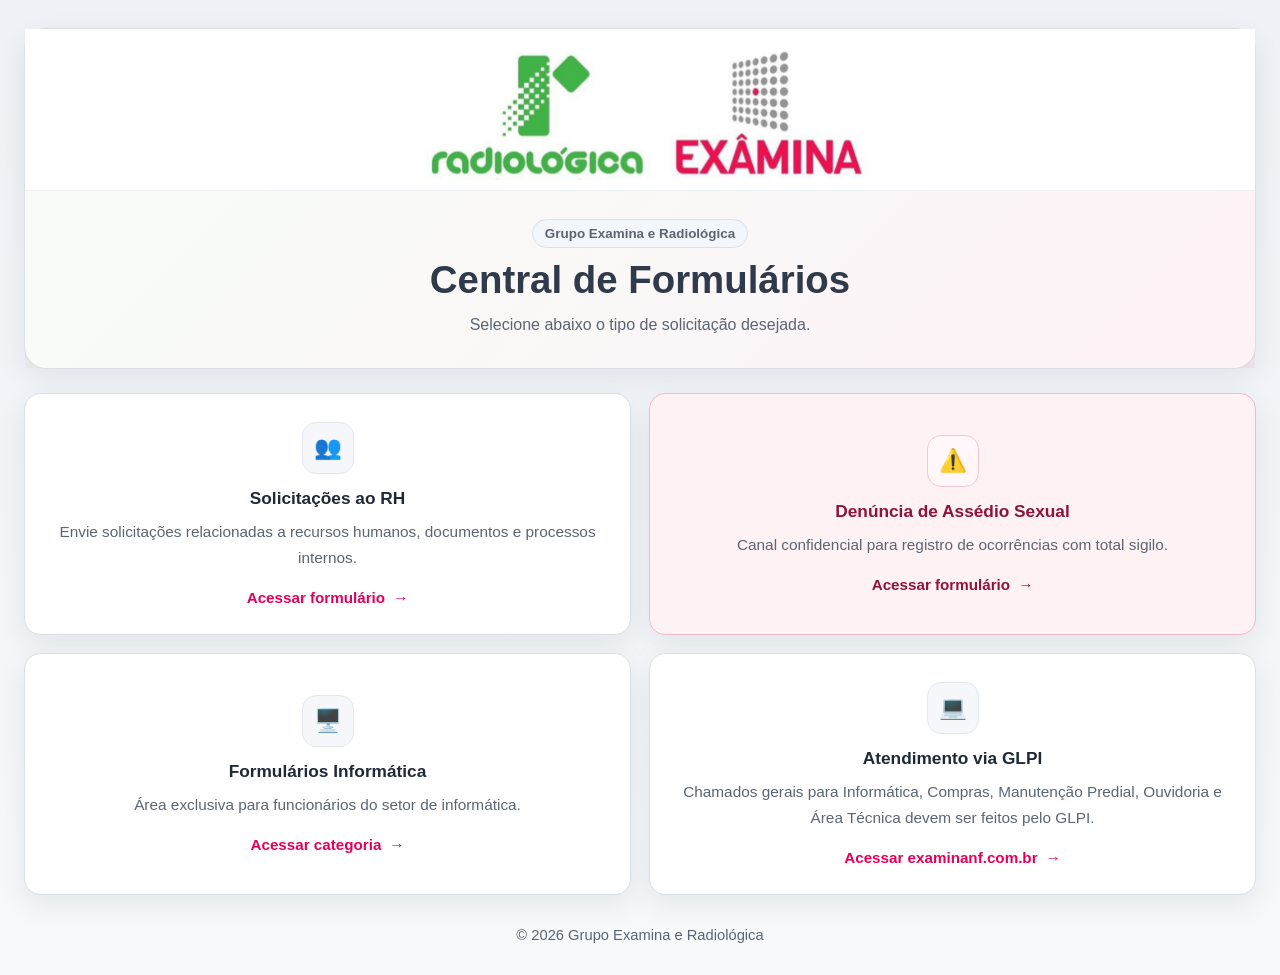
==== commit 244ff777: "Update index.html" ====
--- a/index.html
+++ b/index.html
@@ -67,7 +67,7 @@
             <div class="card__body">
               <h3>Formulários Informática</h3>
               <p>
-                Registre trocas e movimentações rápidas de equipamentos para lançamento posterior no GLPI.
+                Área exclusiva para funcionários do setor de informática.
               </p>
               <span class="card__action">Acessar categoria</span>
             </div>
